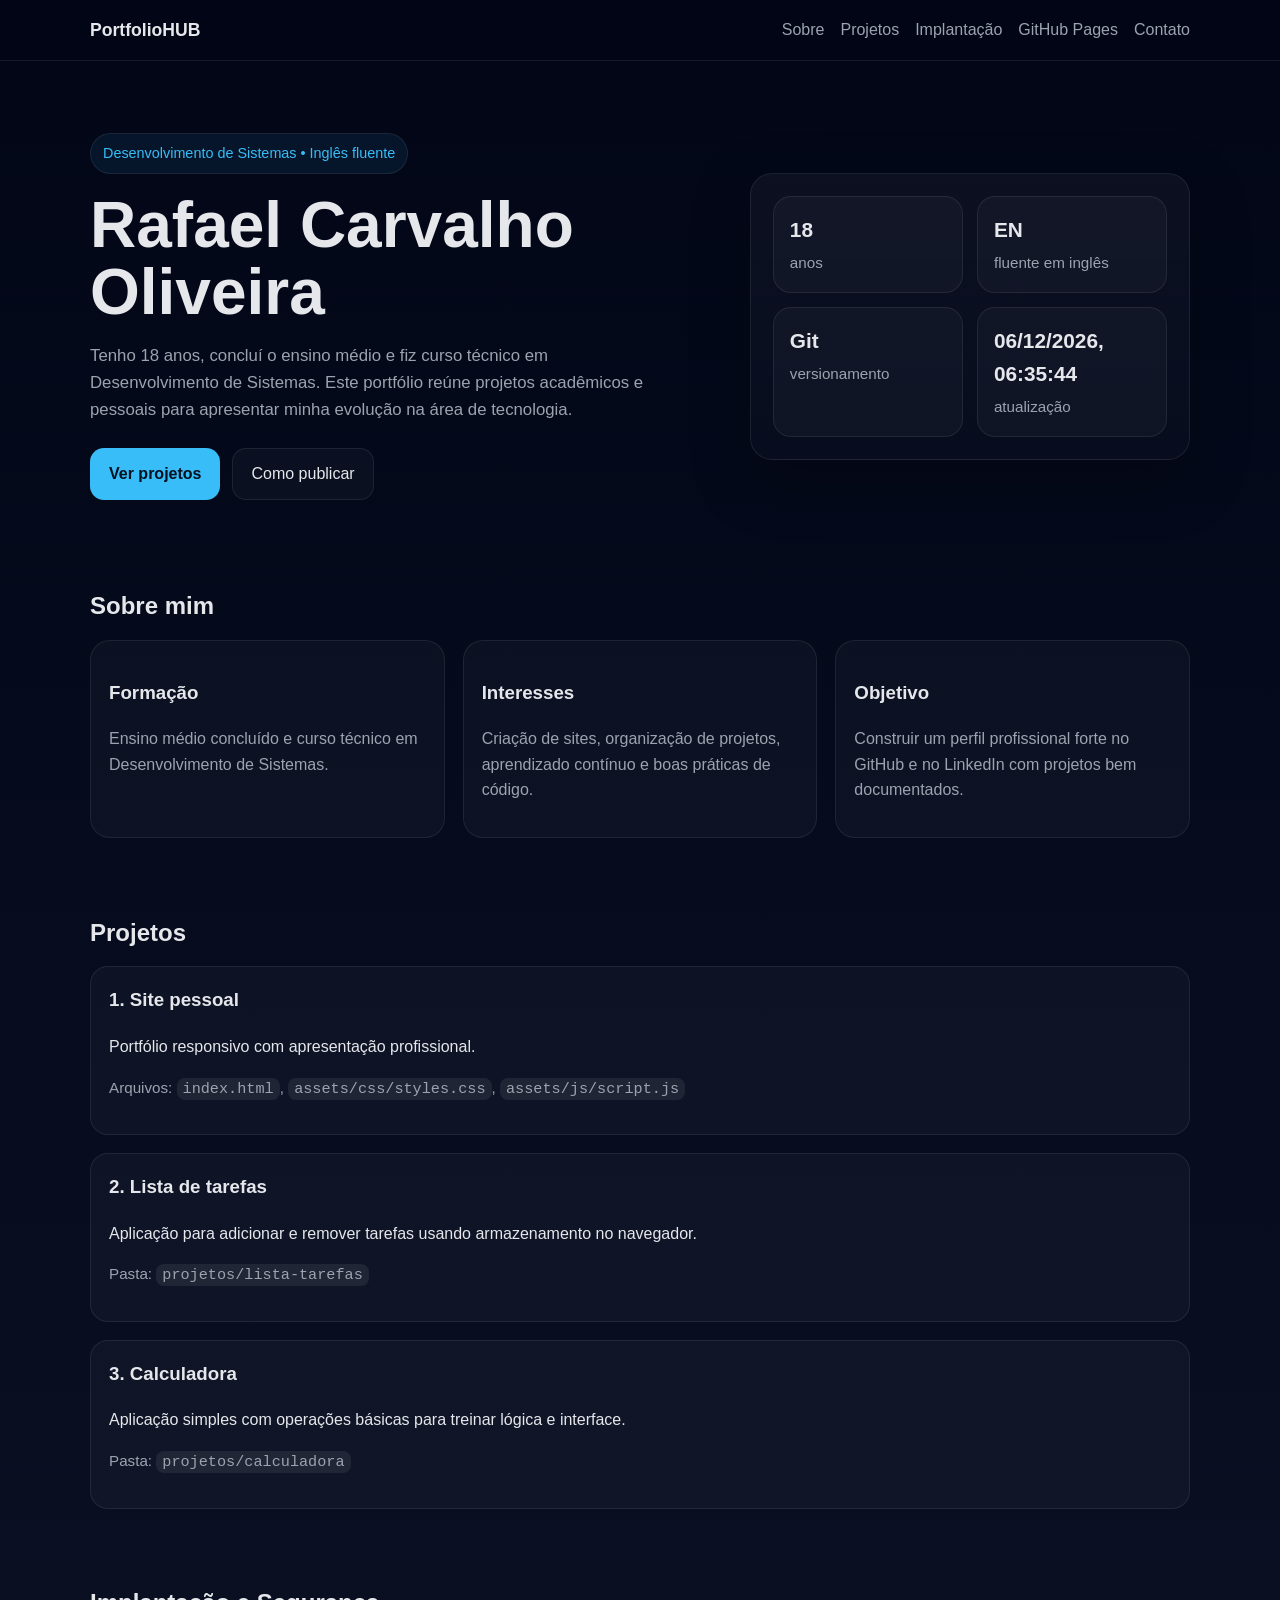
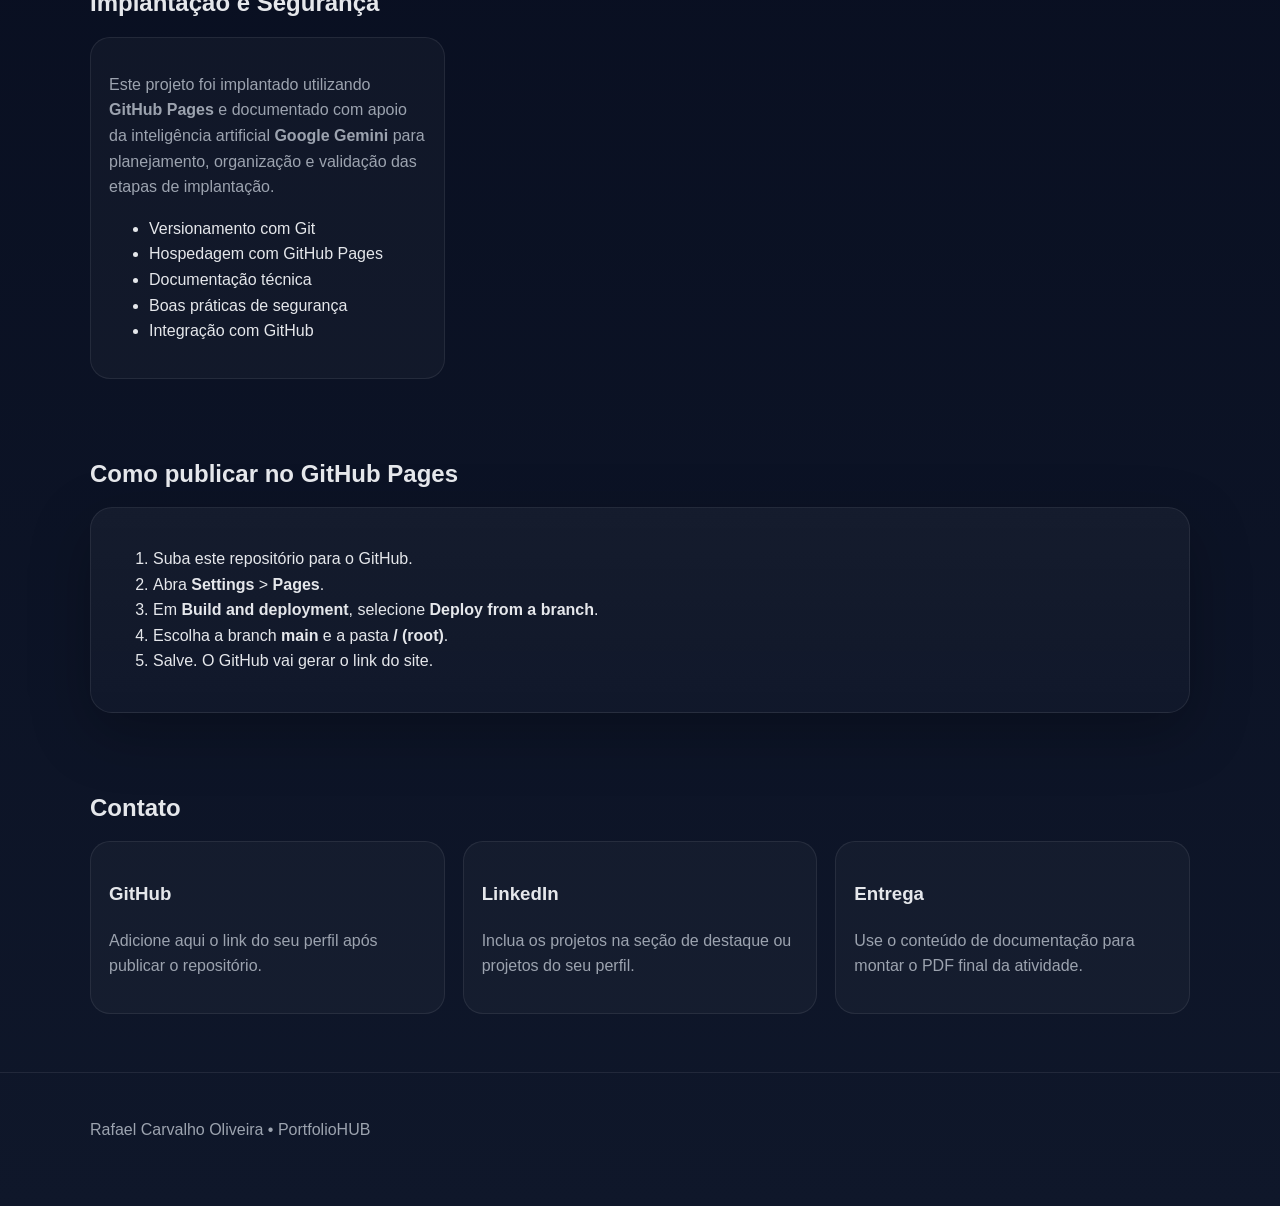
==== index.html @ 4e6815f7 "Mover arquivos para raiz do repositório - Solucionar problema com GitHub Pages" ====
<!DOCTYPE html>
<html lang="pt-BR">
<head>
  <meta charset="UTF-8" />
  <meta name="viewport" content="width=device-width, initial-scale=1.0" />
  <title>PortfolioHUB | Rafael Carvalho Oliveira</title>
  <link rel="stylesheet" href="assets/css/styles.css" />
</head>
<body>
  <header>
    <div class="container nav">
      <strong>PortfolioHUB</strong>
      <nav class="nav-links">
        <a href="#sobre">Sobre</a>
        <a href="#projetos">Projetos</a>
        <a href="#implantacao">Implantação</a>
        <a href="#github-pages">GitHub Pages</a>
        <a href="#contato">Contato</a>
      </nav>
    </div>
  </header>

  <main>
    <section class="hero">
      <div class="container hero-grid">
        <div>
          <span class="badge">Desenvolvimento de Sistemas • Inglês fluente</span>
          <h1>Rafael Carvalho Oliveira</h1>
          <p class="lead">
            Tenho 18 anos, concluí o ensino médio e fiz curso técnico em Desenvolvimento de Sistemas.
            Este portfólio reúne projetos acadêmicos e pessoais para apresentar minha evolução na área de tecnologia.
          </p>
          <div class="actions">
            <a class="btn primary" href="#projetos">Ver projetos</a>
            <a class="btn secondary" href="#github-pages">Como publicar</a>
          </div>
        </div>

        <div class="panel">
          <div class="stats">
            <div class="stat">
              <strong id="age">18</strong>
              <span class="small">anos</span>
            </div>
            <div class="stat">
              <strong>EN</strong>
              <span class="small">fluente em inglês</span>
            </div>
            <div class="stat">
              <strong>Git</strong>
              <span class="small">versionamento</span>
            </div>
            <div class="stat">
              <strong id="clock">--</strong>
              <span class="small">atualização</span>
            </div>
          </div>
        </div>
      </div>
    </section>

    <section id="sobre">
      <div class="container">
        <h2 class="section-title">Sobre mim</h2>
        <div class="grid">
          <article class="card">
            <h3>Formação</h3>
            <p>Ensino médio concluído e curso técnico em Desenvolvimento de Sistemas.</p>
          </article>
          <article class="card">
            <h3>Interesses</h3>
            <p>Criação de sites, organização de projetos, aprendizado contínuo e boas práticas de código.</p>
          </article>
          <article class="card">
            <h3>Objetivo</h3>
            <p>Construir um perfil profissional forte no GitHub e no LinkedIn com projetos bem documentados.</p>
          </article>
        </div>
      </div>
    </section>

    <section id="projetos">
      <div class="container">
        <h2 class="section-title">Projetos</h2>
        <div class="project-list">
          <div class="project-item">
            <h3>1. Site pessoal</h3>
            <p>Portfólio responsivo com apresentação profissional.</p>
            <p class="small">Arquivos: <code>index.html</code>, <code>assets/css/styles.css</code>, <code>assets/js/script.js</code></p>
          </div>
          <div class="project-item">
            <h3>2. Lista de tarefas</h3>
            <p>Aplicação para adicionar e remover tarefas usando armazenamento no navegador.</p>
            <p class="small">Pasta: <code>projetos/lista-tarefas</code></p>
          </div>
          <div class="project-item">
            <h3>3. Calculadora</h3>
            <p>Aplicação simples com operações básicas para treinar lógica e interface.</p>
            <p class="small">Pasta: <code>projetos/calculadora</code></p>
          </div>
        </div>
      </div>
    </section>

    <section id="implantacao">
      <div class="container">
        <h2 class="section-title">Implantação e Segurança</h2>
        <div class="grid">
          <article class="card">
            <p>
              Este projeto foi implantado utilizando <strong>GitHub Pages</strong>
              e documentado com apoio da inteligência artificial
              <strong>Google Gemini</strong> para planejamento, organização e
              validação das etapas de implantação.
            </p>
            <ul style="margin-top: 12px;">
              <li>Versionamento com Git</li>
              <li>Hospedagem com GitHub Pages</li>
              <li>Documentação técnica</li>
              <li>Boas práticas de segurança</li>
              <li>Integração com GitHub</li>
            </ul>
          </article>
        </div>
      </div>
    </section>
    
    <section id="github-pages">
      <div class="container">
        <h2 class="section-title">Como publicar no GitHub Pages</h2>
        <div class="panel">
          <ol>
            <li>Suba este repositório para o GitHub.</li>
            <li>Abra <strong>Settings</strong> > <strong>Pages</strong>.</li>
            <li>Em <strong>Build and deployment</strong>, selecione <strong>Deploy from a branch</strong>.</li>
            <li>Escolha a branch <strong>main</strong> e a pasta <strong>/ (root)</strong>.</li>
            <li>Salve. O GitHub vai gerar o link do site.</li>
          </ol>
        </div>
      </div>
    </section>

    <section id="contato">
      <div class="container">
        <h2 class="section-title">Contato</h2>
        <div class="grid">
          <article class="card">
            <h3>GitHub</h3>
            <p>Adicione aqui o link do seu perfil após publicar o repositório.</p>
          </article>
          <article class="card">
            <h3>LinkedIn</h3>
            <p>Inclua os projetos na seção de destaque ou projetos do seu perfil.</p>
          </article>
          <article class="card">
            <h3>Entrega</h3>
            <p>Use o conteúdo de documentação para montar o PDF final da atividade.</p>
          </article>
        </div>
      </div>
    </section>
  </main>

  <footer class="footer">
    <div class="container">
      <p>Rafael Carvalho Oliveira • PortfolioHUB</p>
    </div>
  </footer>

  <script src="assets/js/script.js"></script>
</body>
</html>
---- assets/css/styles.css ----
:root {
  --bg: #0f172a;
  --panel: #111827;
  --card: #1f2937;
  --text: #e5e7eb;
  --muted: #9ca3af;
  --accent: #38bdf8;
  --border: rgba(255,255,255,.08);
}

* { box-sizing: border-box; }

html { scroll-behavior: smooth; }

body {
  margin: 0;
  font-family: Arial, Helvetica, sans-serif;
  background: linear-gradient(180deg, #020617, var(--bg));
  color: var(--text);
  line-height: 1.6;
}

a { color: inherit; text-decoration: none; }

code {
  background: rgba(255,255,255,.07);
  padding: 2px 6px;
  border-radius: 8px;
}

.container {
  width: min(1100px, calc(100% - 32px));
  margin: 0 auto;
}

header {
  position: sticky;
  top: 0;
  background: rgba(2, 6, 23, .85);
  backdrop-filter: blur(12px);
  border-bottom: 1px solid var(--border);
  z-index: 10;
}

.nav {
  display: flex;
  justify-content: space-between;
  align-items: center;
  padding: 16px 0;
  gap: 16px;
}

.nav strong {
  font-size: 1.1rem;
}

.nav-links {
  display: flex;
  gap: 16px;
  flex-wrap: wrap;
}

.nav-links a {
  color: var(--muted);
}

.hero {
  padding: 72px 0 40px;
}

.hero-grid {
  display: grid;
  grid-template-columns: 1.3fr .9fr;
  gap: 24px;
  align-items: center;
}

.badge {
  display: inline-block;
  padding: 8px 12px;
  border: 1px solid var(--border);
  border-radius: 999px;
  color: var(--accent);
  background: rgba(56, 189, 248, .08);
  font-size: .9rem;
}

h1 {
  font-size: clamp(2.2rem, 5vw, 4.2rem);
  line-height: 1.05;
  margin: 18px 0 12px;
}

.lead {
  color: var(--muted);
  font-size: 1.05rem;
  max-width: 60ch;
}

.actions {
  display: flex;
  gap: 12px;
  margin-top: 24px;
  flex-wrap: wrap;
}

.btn {
  display: inline-block;
  padding: 12px 18px;
  border-radius: 14px;
  border: 1px solid var(--border);
  transition: transform .2s ease, border-color .2s ease;
  cursor: pointer;
}

.btn:hover { transform: translateY(-2px); }

.btn.primary {
  background: var(--accent);
  color: #00111f;
  font-weight: bold;
  border-color: transparent;
}

.btn.secondary {
  background: rgba(255,255,255,.03);
}

.panel {
  background: linear-gradient(180deg, rgba(255,255,255,.04), rgba(255,255,255,.02));
  border: 1px solid var(--border);
  border-radius: 22px;
  padding: 22px;
  box-shadow: 0 20px 60px rgba(0,0,0,.25);
}

.stats {
  display: grid;
  grid-template-columns: repeat(2, 1fr);
  gap: 14px;
}

.stat {
  background: rgba(255,255,255,.03);
  border: 1px solid var(--border);
  border-radius: 18px;
  padding: 16px;
}

.stat strong {
  display: block;
  font-size: 1.3rem;
  margin-bottom: 4px;
}

section {
  padding: 28px 0;
}

.section-title {
  font-size: 1.5rem;
  margin-bottom: 14px;
}

.grid {
  display: grid;
  grid-template-columns: repeat(3, 1fr);
  gap: 18px;
}

.card {
  background: rgba(255,255,255,.03);
  border: 1px solid var(--border);
  border-radius: 20px;
  padding: 18px;
}

.card p { color: var(--muted); }

.tag {
  display: inline-block;
  padding: 6px 10px;
  border-radius: 999px;
  border: 1px solid var(--border);
  margin: 4px 6px 0 0;
  color: var(--accent);
  font-size: .85rem;
}

.footer {
  padding: 28px 0 50px;
  color: var(--muted);
  border-top: 1px solid var(--border);
  margin-top: 30px;
}

.project-list {
  display: grid;
  gap: 18px;
}

.project-item {
  padding: 18px;
  border-radius: 18px;
  background: rgba(255,255,255,.03);
  border: 1px solid var(--border);
}

.project-item h3 { margin-top: 0; }

.small {
  color: var(--muted);
  font-size: .95rem;
}

textarea, input {
  width: 100%;
  padding: 12px 14px;
  margin-top: 8px;
  border-radius: 14px;
  border: 1px solid var(--border);
  background: rgba(255,255,255,.04);
  color: var(--text);
}

.tool-output {
  margin-top: 14px;
  padding: 14px;
  border-radius: 14px;
  background: rgba(255,255,255,.04);
  border: 1px dashed var(--border);
}

pre {
  white-space: pre-wrap;
  word-break: break-word;
}

@media (max-width: 860px) {
  .hero-grid, .grid { grid-template-columns: 1fr; }
  .nav { align-items: flex-start; flex-direction: column; }
}
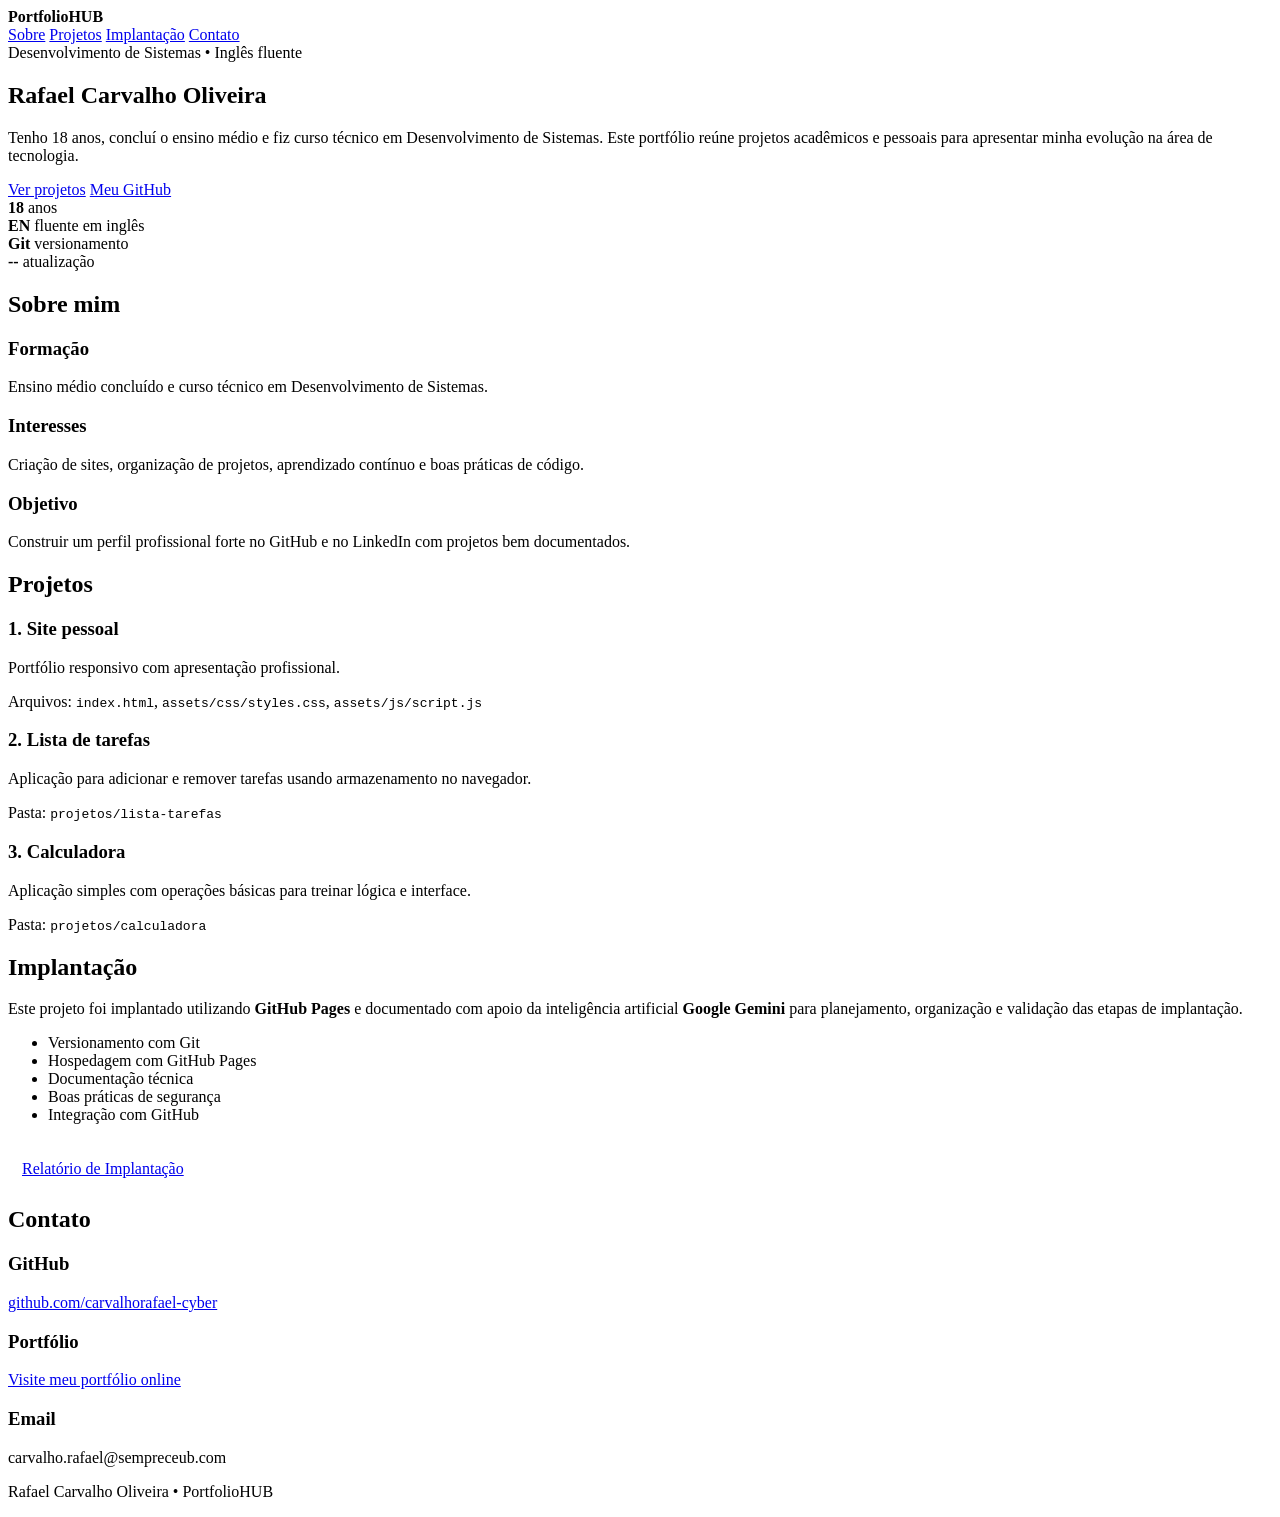
==== commit ae78cf7f: "Atualizar index.html - remover instruções de GitHub Pages e adicionar links de contato" ====
--- a/index.html
+++ b/index.html
@@ -4,7 +4,7 @@
   <meta charset="UTF-8" />
   <meta name="viewport" content="width=device-width, initial-scale=1.0" />
   <title>PortfolioHUB | Rafael Carvalho Oliveira</title>
-  <link rel="stylesheet" href="assets/css/styles.css" />
+  <link rel="stylesheet" href="/PortfolioHUB/assets/css/styles.css" />
 </head>
 <body>
   <header>
@@ -14,7 +14,6 @@
         <a href="#sobre">Sobre</a>
         <a href="#projetos">Projetos</a>
         <a href="#implantacao">Implantação</a>
-        <a href="#github-pages">GitHub Pages</a>
         <a href="#contato">Contato</a>
       </nav>
     </div>
@@ -32,7 +31,7 @@
           </p>
           <div class="actions">
             <a class="btn primary" href="#projetos">Ver projetos</a>
-            <a class="btn secondary" href="#github-pages">Como publicar</a>
+            <a class="btn secondary" href="https://github.com/carvalhorafael-cyber/PortfolioHUB" target="_blank">Meu GitHub</a>
           </div>
         </div>
 
@@ -104,7 +103,7 @@
 
     <section id="implantacao">
       <div class="container">
-        <h2 class="section-title">Implantação e Segurança</h2>
+        <h2 class="section-title">Implantação</h2>
         <div class="grid">
           <article class="card">
             <p>
@@ -120,22 +119,10 @@
               <li>Boas práticas de segurança</li>
               <li>Integração com GitHub</li>
             </ul>
+            <p style="margin-top: 16px;">
+              <a class="btn secondary" href="/PortfolioHUB/documentacao/implantacao.html" style="display: inline-block; padding: 8px 14px; margin-top: 12px;">Relatório de Implantação</a>
+            </p>
           </article>
-        </div>
-      </div>
-    </section>
-    
-    <section id="github-pages">
-      <div class="container">
-        <h2 class="section-title">Como publicar no GitHub Pages</h2>
-        <div class="panel">
-          <ol>
-            <li>Suba este repositório para o GitHub.</li>
-            <li>Abra <strong>Settings</strong> > <strong>Pages</strong>.</li>
-            <li>Em <strong>Build and deployment</strong>, selecione <strong>Deploy from a branch</strong>.</li>
-            <li>Escolha a branch <strong>main</strong> e a pasta <strong>/ (root)</strong>.</li>
-            <li>Salve. O GitHub vai gerar o link do site.</li>
-          </ol>
         </div>
       </div>
     </section>
@@ -146,15 +133,19 @@
         <div class="grid">
           <article class="card">
             <h3>GitHub</h3>
-            <p>Adicione aqui o link do seu perfil após publicar o repositório.</p>
+            <p>
+              <a href="https://github.com/carvalhorafael-cyber" target="_blank">github.com/carvalhorafael-cyber</a>
+            </p>
           </article>
           <article class="card">
-            <h3>LinkedIn</h3>
-            <p>Inclua os projetos na seção de destaque ou projetos do seu perfil.</p>
+            <h3>Portfólio</h3>
+            <p>
+              <a href="https://carvalhorafael-cyber.github.io/PortfolioHUB/" target="_blank">Visite meu portfólio online</a>
+            </p>
           </article>
           <article class="card">
-            <h3>Entrega</h3>
-            <p>Use o conteúdo de documentação para montar o PDF final da atividade.</p>
+            <h3>Email</h3>
+            <p>carvalho.rafael@sempreceub.com</p>
           </article>
         </div>
       </div>
@@ -167,6 +158,6 @@
     </div>
   </footer>
 
-  <script src="assets/js/script.js"></script>
+  <script src="/PortfolioHUB/assets/js/script.js"></script>
 </body>
 </html>
